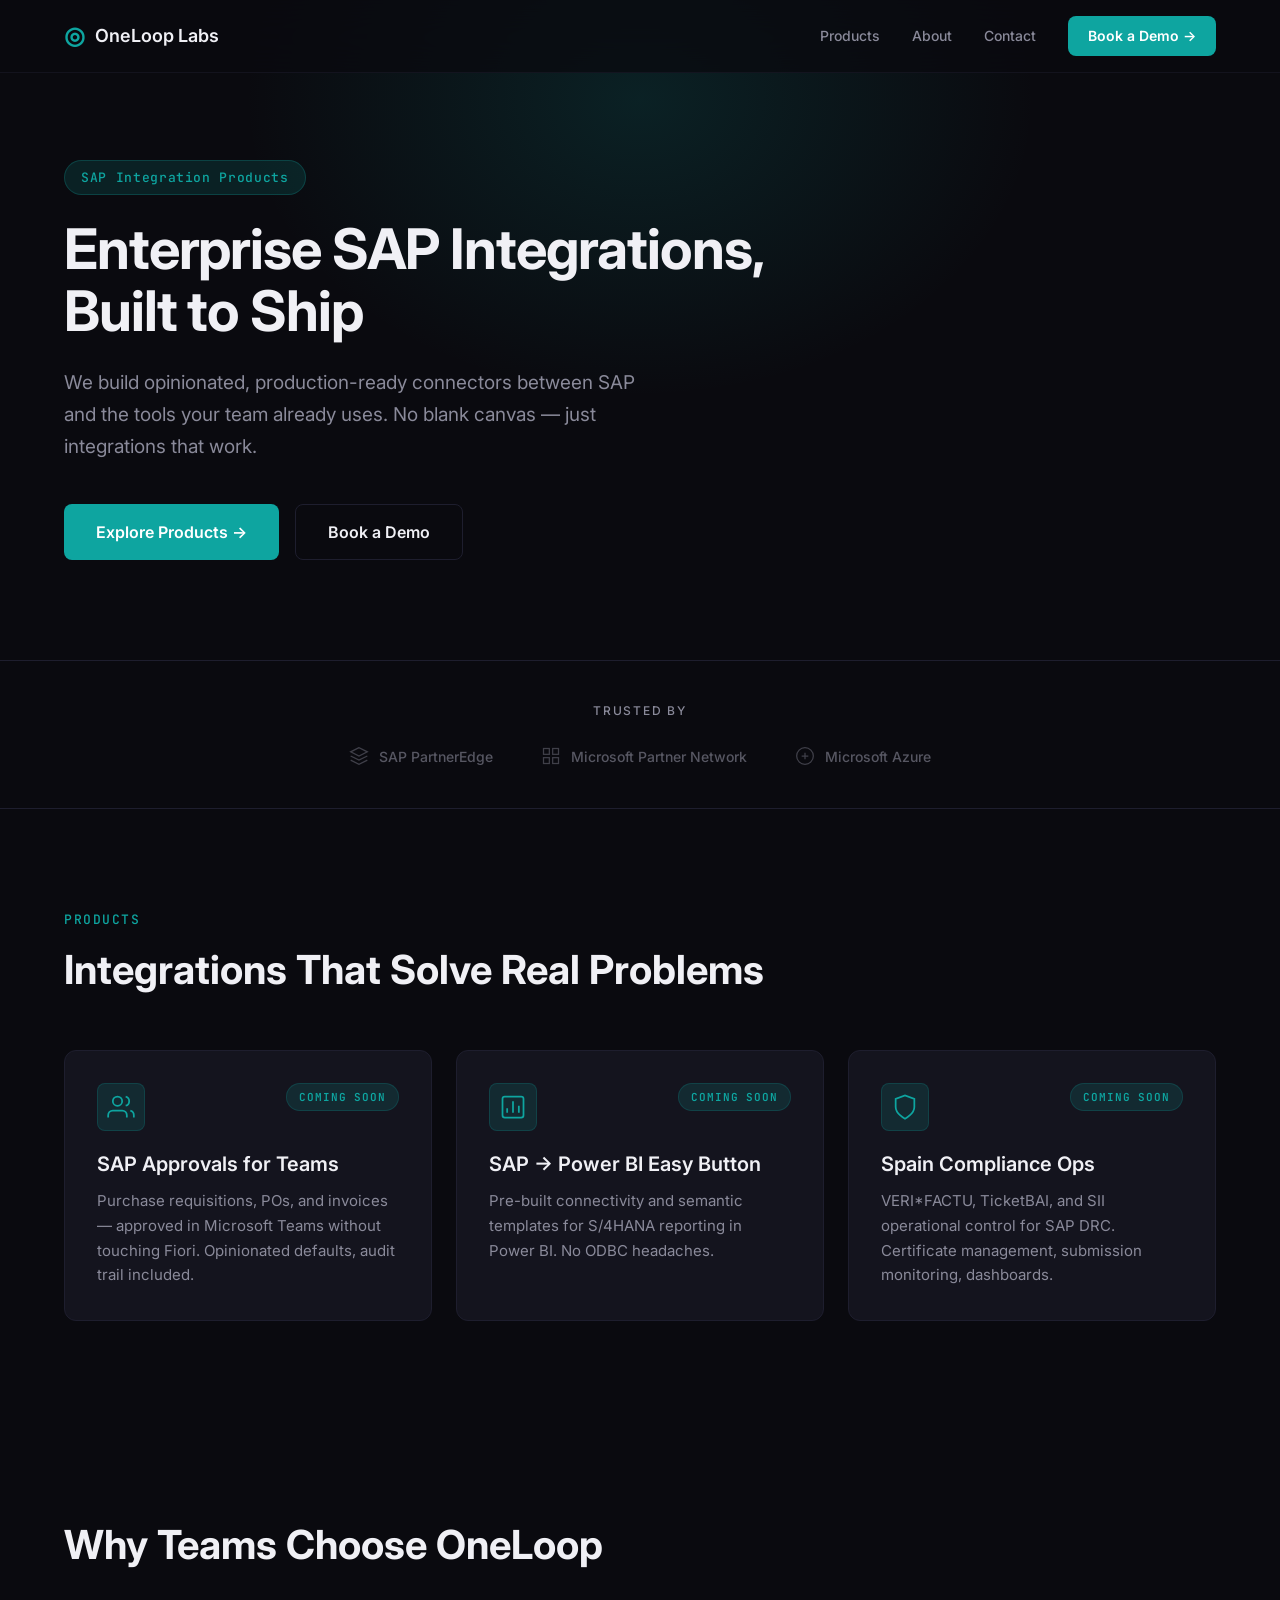
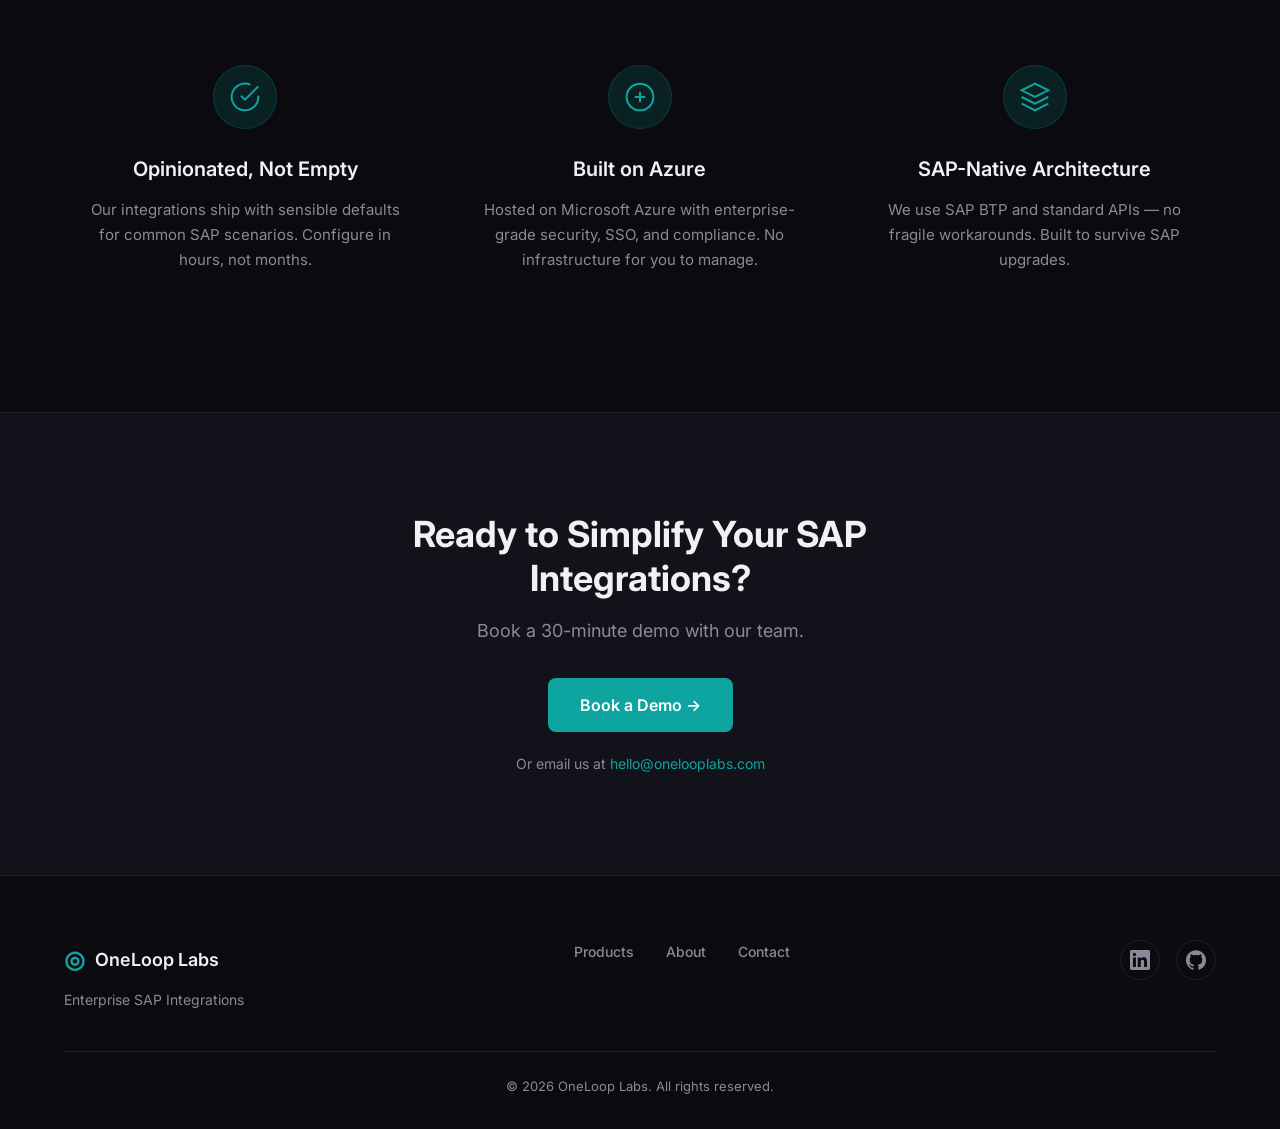
==== index.html @ 3141bc01 "Phase 1: OneLoop Labs home page — dark theme, teal accent, Flow-Mate inspired - Responsive home page" ====
<!DOCTYPE html>
<html lang="en">
<head>
  <meta charset="UTF-8">
  <meta name="viewport" content="width=device-width, initial-scale=1.0">
  <title>OneLoop Labs — Enterprise SAP Integrations, Built to Ship</title>
  <meta name="description" content="OneLoop Labs builds opinionated, production-ready connectors between SAP and the tools your team already uses. SAP Approvals for Teams, Power BI connectivity, and Spain compliance operations.">

  <!-- Open Graph -->
  <meta property="og:type" content="website">
  <meta property="og:title" content="OneLoop Labs — Enterprise SAP Integrations, Built to Ship">
  <meta property="og:description" content="Opinionated, production-ready connectors between SAP and the tools your team already uses.">
  <meta property="og:url" content="https://onelooplabs.com">
  <meta property="og:site_name" content="OneLoop Labs">
  <meta property="og:image" content="https://onelooplabs.com/assets/images/og-image.png">

  <!-- Twitter Card -->
  <meta name="twitter:card" content="summary_large_image">
  <meta name="twitter:title" content="OneLoop Labs — Enterprise SAP Integrations, Built to Ship">
  <meta name="twitter:description" content="Opinionated, production-ready connectors between SAP and the tools your team already uses.">

  <!-- Favicon (placeholder data URI) -->
  <link rel="icon" type="image/svg+xml" href="data:image/svg+xml,<svg xmlns='http://www.w3.org/2000/svg' viewBox='0 0 32 32'><circle cx='16' cy='16' r='14' fill='%230ea5a0'/><text x='16' y='21' text-anchor='middle' fill='white' font-family='sans-serif' font-size='16' font-weight='bold'>O</text></svg>">

  <!-- Fonts -->
  <link rel="preconnect" href="https://fonts.googleapis.com">
  <link rel="preconnect" href="https://fonts.gstatic.com" crossorigin>
  <link href="https://fonts.googleapis.com/css2?family=Inter:wght@400;500;600;700&family=JetBrains+Mono:wght@400;500&display=swap" rel="stylesheet">

  <!-- Styles -->
  <link rel="stylesheet" href="css/styles.css">
</head>
<body>

  <!-- ===================== NAV ===================== -->
  <nav class="nav" id="nav">
    <div class="nav__container">
      <a href="/" class="nav__logo">
        <span class="nav__logo-icon">◎</span>
        <span class="nav__logo-text">OneLoop Labs</span>
      </a>

      <button class="nav__toggle" id="navToggle" aria-label="Toggle navigation" aria-expanded="false">
        <span class="nav__toggle-bar"></span>
        <span class="nav__toggle-bar"></span>
        <span class="nav__toggle-bar"></span>
      </button>

      <div class="nav__menu" id="navMenu">
        <a href="#products" class="nav__link">Products</a>
        <a href="#about" class="nav__link">About</a>
        <a href="#contact" class="nav__link">Contact</a>
        <a href="https://calendly.com/hello-myautonomo/30min" target="_blank" rel="noopener noreferrer" class="btn btn--primary btn--sm nav__cta">Book a Demo →</a>
      </div>
    </div>
  </nav>

  <!-- ===================== HERO ===================== -->
  <section class="hero">
    <div class="hero__glow" aria-hidden="true"></div>
    <div class="container">
      <div class="hero__content">
        <span class="badge">SAP Integration Products</span>
        <h1 class="hero__title">Enterprise SAP Integrations,<br> Built to Ship</h1>
        <p class="hero__subtitle">We build opinionated, production-ready connectors between SAP and the tools your team already uses. No blank canvas — just integrations that work.</p>
        <div class="hero__actions">
          <a href="#products" class="btn btn--primary btn--lg">Explore Products →</a>
          <a href="https://calendly.com/hello-myautonomo/30min" target="_blank" rel="noopener noreferrer" class="btn btn--outline btn--lg">Book a Demo</a>
        </div>
      </div>
    </div>
  </section>

  <!-- ===================== TRUSTED BY ===================== -->
  <section class="partners">
    <div class="container">
      <span class="partners__label">Trusted By</span>
      <div class="partners__grid">
        <div class="partners__badge">
          <svg class="partners__icon" viewBox="0 0 24 24" fill="none" stroke="currentColor" stroke-width="1.5" width="20" height="20"><path d="M12 2L2 7l10 5 10-5-10-5zM2 17l10 5 10-5M2 12l10 5 10-5"/></svg>
          SAP PartnerEdge
        </div>
        <div class="partners__badge">
          <svg class="partners__icon" viewBox="0 0 24 24" fill="none" stroke="currentColor" stroke-width="1.5" width="20" height="20"><rect x="3" y="3" width="7" height="7"/><rect x="14" y="3" width="7" height="7"/><rect x="3" y="14" width="7" height="7"/><rect x="14" y="14" width="7" height="7"/></svg>
          Microsoft Partner Network
        </div>
        <div class="partners__badge">
          <svg class="partners__icon" viewBox="0 0 24 24" fill="none" stroke="currentColor" stroke-width="1.5" width="20" height="20"><path d="M2 12C2 6.48 6.48 2 12 2s10 4.48 10 10-4.48 10-10 10S2 17.52 2 12z"/><path d="M8 12h8M12 8v8"/></svg>
          Microsoft Azure
        </div>
      </div>
    </div>
  </section>

  <!-- ===================== PRODUCTS ===================== -->
  <section class="section products" id="products">
    <div class="container">
      <span class="section__label">Products</span>
      <h2 class="section__title">Integrations That Solve Real Problems</h2>

      <div class="products__grid">
        <!-- Card 1: SAP Approvals for Teams -->
        <div class="card">
          <div class="card__header">
            <div class="card__icon">
              <svg viewBox="0 0 24 24" fill="none" stroke="currentColor" stroke-width="1.5" width="28" height="28"><path d="M17 21v-2a4 4 0 0 0-4-4H5a4 4 0 0 0-4 4v2"/><circle cx="9" cy="7" r="4"/><path d="M23 21v-2a4 4 0 0 0-3-3.87"/><path d="M16 3.13a4 4 0 0 1 0 7.75"/></svg>
            </div>
            <span class="card__tag">Coming Soon</span>
          </div>
          <h3 class="card__title">SAP Approvals for Teams</h3>
          <p class="card__desc">Purchase requisitions, POs, and invoices — approved in Microsoft Teams without touching Fiori. Opinionated defaults, audit trail included.</p>
        </div>

        <!-- Card 2: SAP → Power BI Easy Button -->
        <div class="card">
          <div class="card__header">
            <div class="card__icon">
              <svg viewBox="0 0 24 24" fill="none" stroke="currentColor" stroke-width="1.5" width="28" height="28"><rect x="3" y="3" width="18" height="18" rx="2"/><path d="M7 17V13M12 17V7M17 17V11"/></svg>
            </div>
            <span class="card__tag">Coming Soon</span>
          </div>
          <h3 class="card__title">SAP → Power BI Easy Button</h3>
          <p class="card__desc">Pre-built connectivity and semantic templates for S/4HANA reporting in Power BI. No ODBC headaches.</p>
        </div>

        <!-- Card 3: Spain Compliance Ops -->
        <div class="card">
          <div class="card__header">
            <div class="card__icon">
              <svg viewBox="0 0 24 24" fill="none" stroke="currentColor" stroke-width="1.5" width="28" height="28"><path d="M12 22s8-4 8-10V5l-8-3-8 3v7c0 6 8 10 8 10z"/></svg>
            </div>
            <span class="card__tag">Coming Soon</span>
          </div>
          <h3 class="card__title">Spain Compliance Ops</h3>
          <p class="card__desc">VERI*FACTU, TicketBAI, and SII operational control for SAP DRC. Certificate management, submission monitoring, dashboards.</p>
        </div>
      </div>
    </div>
  </section>

  <!-- ===================== WHY ONELOOP ===================== -->
  <section class="section why" id="about">
    <div class="container">
      <h2 class="section__title">Why Teams Choose OneLoop</h2>

      <div class="why__grid">
        <div class="why__card">
          <div class="why__icon">
            <svg viewBox="0 0 24 24" fill="none" stroke="currentColor" stroke-width="1.5" width="32" height="32"><path d="M22 11.08V12a10 10 0 1 1-5.93-9.14"/><polyline points="22 4 12 14.01 9 11.01"/></svg>
          </div>
          <h3 class="why__title">Opinionated, Not Empty</h3>
          <p class="why__desc">Our integrations ship with sensible defaults for common SAP scenarios. Configure in hours, not months.</p>
        </div>

        <div class="why__card">
          <div class="why__icon">
            <svg viewBox="0 0 24 24" fill="none" stroke="currentColor" stroke-width="1.5" width="32" height="32"><path d="M2 12C2 6.48 6.48 2 12 2s10 4.48 10 10-4.48 10-10 10S2 17.52 2 12z"/><path d="M8 12h8M12 8v8"/></svg>
          </div>
          <h3 class="why__title">Built on Azure</h3>
          <p class="why__desc">Hosted on Microsoft Azure with enterprise-grade security, SSO, and compliance. No infrastructure for you to manage.</p>
        </div>

        <div class="why__card">
          <div class="why__icon">
            <svg viewBox="0 0 24 24" fill="none" stroke="currentColor" stroke-width="1.5" width="32" height="32"><path d="M12 2L2 7l10 5 10-5-10-5zM2 17l10 5 10-5M2 12l10 5 10-5"/></svg>
          </div>
          <h3 class="why__title">SAP-Native Architecture</h3>
          <p class="why__desc">We use SAP BTP and standard APIs — no fragile workarounds. Built to survive SAP upgrades.</p>
        </div>
      </div>
    </div>
  </section>

  <!-- ===================== CTA ===================== -->
  <section class="section cta" id="contact">
    <div class="container">
      <div class="cta__content">
        <h2 class="cta__title">Ready to Simplify Your SAP Integrations?</h2>
        <p class="cta__subtitle">Book a 30-minute demo with our team.</p>
        <a href="https://calendly.com/hello-myautonomo/30min" target="_blank" rel="noopener noreferrer" class="btn btn--primary btn--lg">Book a Demo →</a>
        <p class="cta__alt">Or email us at <a href="mailto:hello@onelooplabs.com" class="link">hello@onelooplabs.com</a></p>
      </div>
    </div>
  </section>

  <!-- ===================== FOOTER ===================== -->
  <footer class="footer">
    <div class="container">
      <div class="footer__grid">
        <div class="footer__brand">
          <a href="/" class="nav__logo">
            <span class="nav__logo-icon">◎</span>
            <span class="nav__logo-text">OneLoop Labs</span>
          </a>
          <p class="footer__tagline">Enterprise SAP Integrations</p>
        </div>

        <div class="footer__links">
          <a href="#products" class="footer__link">Products</a>
          <a href="#about" class="footer__link">About</a>
          <a href="#contact" class="footer__link">Contact</a>
        </div>

        <div class="footer__social">
          <a href="https://linkedin.com/company/onelooplabs" target="_blank" rel="noopener noreferrer" class="footer__social-link" aria-label="LinkedIn">
            <svg viewBox="0 0 24 24" fill="currentColor" width="20" height="20"><path d="M20.447 20.452h-3.554v-5.569c0-1.328-.027-3.037-1.852-3.037-1.853 0-2.136 1.445-2.136 2.939v5.667H9.351V9h3.414v1.561h.046c.477-.9 1.637-1.85 3.37-1.85 3.601 0 4.267 2.37 4.267 5.455v6.286zM5.337 7.433a2.062 2.062 0 0 1-2.063-2.065 2.064 2.064 0 1 1 2.063 2.065zm1.782 13.019H3.555V9h3.564v11.452zM22.225 0H1.771C.792 0 0 .774 0 1.729v20.542C0 23.227.792 24 1.771 24h20.451C23.2 24 24 23.227 24 22.271V1.729C24 .774 23.2 0 22.222 0h.003z"/></svg>
          </a>
          <a href="https://github.com/onelooplabs-dev" target="_blank" rel="noopener noreferrer" class="footer__social-link" aria-label="GitHub">
            <svg viewBox="0 0 24 24" fill="currentColor" width="20" height="20"><path d="M12 .297c-6.63 0-12 5.373-12 12 0 5.303 3.438 9.8 8.205 11.385.6.113.82-.258.82-.577 0-.285-.01-1.04-.015-2.04-3.338.724-4.042-1.61-4.042-1.61C4.422 18.07 3.633 17.7 3.633 17.7c-1.087-.744.084-.729.084-.729 1.205.084 1.838 1.236 1.838 1.236 1.07 1.835 2.809 1.305 3.495.998.108-.776.417-1.305.76-1.605-2.665-.3-5.466-1.332-5.466-5.93 0-1.31.465-2.38 1.235-3.22-.135-.303-.54-1.523.105-3.176 0 0 1.005-.322 3.3 1.23.96-.267 1.98-.399 3-.405 1.02.006 2.04.138 3 .405 2.28-1.552 3.285-1.23 3.285-1.23.645 1.653.24 2.873.12 3.176.765.84 1.23 1.91 1.23 3.22 0 4.61-2.805 5.625-5.475 5.92.42.36.81 1.096.81 2.22 0 1.606-.015 2.896-.015 3.286 0 .315.21.69.825.57C20.565 22.092 24 17.592 24 12.297c0-6.627-5.373-12-12-12"/></svg>
          </a>
        </div>
      </div>

      <div class="footer__bottom">
        <p>&copy; 2026 OneLoop Labs. All rights reserved.</p>
      </div>
    </div>
  </footer>

  <script src="js/main.js"></script>
</body>
</html>
---- css/styles.css ----
/* ======================================================
   OneLoop Labs — Design System + Styles
   Dark theme, teal accent, enterprise premium feel
   ====================================================== */

/* === CSS Custom Properties === */
:root {
  --bg: #0a0a0f;
  --bg-elevated: #12121a;
  --bg-subtle: #1a1a26;
  --text: #f0f0f5;
  --text-muted: #8a8a9a;
  --accent: #0ea5a0;
  --accent-hover: #14c4be;
  --accent-glow: rgba(14, 165, 160, 0.15);
  --border: #1e1e2e;
  --success: #22c55e;
  --card: #14141e;

  --font-body: 'Inter', -apple-system, BlinkMacSystemFont, 'Segoe UI', sans-serif;
  --font-mono: 'JetBrains Mono', 'Fira Code', monospace;

  --radius: 12px;
  --radius-sm: 8px;
  --radius-lg: 16px;

  --transition: 0.25s ease;
  --max-width: 1200px;
}

/* === Reset === */
*,
*::before,
*::after {
  margin: 0;
  padding: 0;
  box-sizing: border-box;
}

html {
  scroll-behavior: smooth;
  -webkit-text-size-adjust: 100%;
}

body {
  font-family: var(--font-body);
  font-size: 16px;
  line-height: 1.65;
  color: var(--text);
  background-color: var(--bg);
  -webkit-font-smoothing: antialiased;
  -moz-osx-font-smoothing: grayscale;
  overflow-x: hidden;
}

a {
  color: inherit;
  text-decoration: none;
}

img {
  max-width: 100%;
  display: block;
}

/* === Utilities === */
.container {
  max-width: var(--max-width);
  margin: 0 auto;
  padding: 0 24px;
}

.link {
  color: var(--accent);
  transition: color var(--transition);
}

.link:hover {
  color: var(--accent-hover);
}

/* === Badge === */
.badge {
  display: inline-block;
  padding: 6px 16px;
  font-size: 13px;
  font-weight: 500;
  letter-spacing: 0.05em;
  color: var(--accent);
  background: var(--accent-glow);
  border: 1px solid rgba(14, 165, 160, 0.25);
  border-radius: 100px;
  font-family: var(--font-mono);
}

/* === Buttons === */
.btn {
  display: inline-flex;
  align-items: center;
  justify-content: center;
  gap: 8px;
  font-family: var(--font-body);
  font-weight: 600;
  font-size: 15px;
  border: none;
  border-radius: var(--radius-sm);
  cursor: pointer;
  transition: all var(--transition);
  white-space: nowrap;
}

.btn--primary {
  background: var(--accent);
  color: #fff;
  padding: 12px 28px;
}

.btn--primary:hover {
  background: var(--accent-hover);
  box-shadow: 0 0 24px var(--accent-glow), 0 4px 16px rgba(14, 165, 160, 0.2);
  transform: translateY(-1px);
}

.btn--outline {
  background: transparent;
  color: var(--text);
  border: 1px solid var(--border);
  padding: 12px 28px;
}

.btn--outline:hover {
  border-color: var(--accent);
  color: var(--accent);
  background: var(--accent-glow);
}

.btn--sm {
  padding: 8px 20px;
  font-size: 14px;
}

.btn--lg {
  padding: 14px 32px;
  font-size: 16px;
}

/* === Section === */
.section {
  padding: 100px 0;
}

.section__label {
  display: block;
  font-size: 13px;
  font-weight: 500;
  letter-spacing: 0.12em;
  text-transform: uppercase;
  color: var(--accent);
  margin-bottom: 16px;
  font-family: var(--font-mono);
}

.section__title {
  font-size: 40px;
  font-weight: 700;
  line-height: 1.2;
  margin-bottom: 56px;
  color: var(--text);
}

/* === NAV === */
.nav {
  position: fixed;
  top: 0;
  left: 0;
  right: 0;
  z-index: 1000;
  background: rgba(10, 10, 15, 0.75);
  backdrop-filter: blur(20px);
  -webkit-backdrop-filter: blur(20px);
  border-bottom: 1px solid rgba(30, 30, 46, 0.5);
  transition: background var(--transition);
}

.nav__container {
  max-width: var(--max-width);
  margin: 0 auto;
  padding: 0 24px;
  height: 72px;
  display: flex;
  align-items: center;
  justify-content: space-between;
}

.nav__logo {
  display: flex;
  align-items: center;
  gap: 10px;
  font-weight: 600;
  font-size: 18px;
  color: var(--text);
}

.nav__logo-icon {
  color: var(--accent);
  font-size: 24px;
}

.nav__menu {
  display: flex;
  align-items: center;
  gap: 32px;
}

.nav__link {
  font-size: 14px;
  font-weight: 500;
  color: var(--text-muted);
  transition: color var(--transition);
}

.nav__link:hover {
  color: var(--text);
}

.nav__toggle {
  display: none;
  flex-direction: column;
  gap: 5px;
  background: none;
  border: none;
  cursor: pointer;
  padding: 4px;
}

.nav__toggle-bar {
  display: block;
  width: 24px;
  height: 2px;
  background: var(--text);
  border-radius: 2px;
  transition: all var(--transition);
}

/* === HERO === */
.hero {
  position: relative;
  padding: 160px 0 100px;
  overflow: hidden;
}

.hero__glow {
  position: absolute;
  top: -200px;
  left: 50%;
  transform: translateX(-50%);
  width: 800px;
  height: 600px;
  background: radial-gradient(ellipse at center, var(--accent-glow) 0%, transparent 70%);
  pointer-events: none;
  z-index: 0;
}

.hero__content {
  position: relative;
  z-index: 1;
  max-width: 760px;
}

.hero__title {
  font-size: 56px;
  font-weight: 700;
  line-height: 1.1;
  margin: 24px 0;
  letter-spacing: -0.02em;
  color: var(--text);
}

.hero__subtitle {
  font-size: 19px;
  line-height: 1.7;
  color: var(--text-muted);
  margin-bottom: 40px;
  max-width: 600px;
}

.hero__actions {
  display: flex;
  gap: 16px;
  flex-wrap: wrap;
}

/* === PARTNERS === */
.partners {
  padding: 40px 0;
  border-top: 1px solid var(--border);
  border-bottom: 1px solid var(--border);
}

.partners__label {
  display: block;
  text-align: center;
  font-size: 12px;
  font-weight: 500;
  letter-spacing: 0.15em;
  text-transform: uppercase;
  color: var(--text-muted);
  margin-bottom: 24px;
}

.partners__grid {
  display: flex;
  justify-content: center;
  align-items: center;
  gap: 48px;
  flex-wrap: wrap;
}

.partners__badge {
  display: flex;
  align-items: center;
  gap: 10px;
  font-size: 14px;
  font-weight: 500;
  color: var(--text-muted);
  opacity: 0.6;
  transition: opacity var(--transition);
}

.partners__badge:hover {
  opacity: 1;
}

.partners__icon {
  flex-shrink: 0;
  opacity: 0.7;
}

/* === PRODUCT CARDS === */
.products__grid {
  display: grid;
  grid-template-columns: repeat(3, 1fr);
  gap: 24px;
}

.card {
  background: var(--card);
  border: 1px solid var(--border);
  border-radius: var(--radius);
  padding: 32px;
  transition: all var(--transition);
  position: relative;
}

.card:hover {
  border-color: rgba(14, 165, 160, 0.4);
  box-shadow: 0 0 32px var(--accent-glow), 0 8px 32px rgba(0, 0, 0, 0.3);
  transform: translateY(-4px);
}

.card__header {
  display: flex;
  align-items: flex-start;
  justify-content: space-between;
  margin-bottom: 20px;
}

.card__icon {
  width: 48px;
  height: 48px;
  display: flex;
  align-items: center;
  justify-content: center;
  background: var(--accent-glow);
  border: 1px solid rgba(14, 165, 160, 0.2);
  border-radius: var(--radius-sm);
  color: var(--accent);
}

.card__tag {
  font-size: 11px;
  font-weight: 600;
  letter-spacing: 0.08em;
  text-transform: uppercase;
  color: var(--accent);
  background: var(--accent-glow);
  padding: 4px 12px;
  border-radius: 100px;
  border: 1px solid rgba(14, 165, 160, 0.2);
  font-family: var(--font-mono);
}

.card__title {
  font-size: 20px;
  font-weight: 600;
  margin-bottom: 12px;
  line-height: 1.3;
}

.card__desc {
  font-size: 15px;
  line-height: 1.65;
  color: var(--text-muted);
}

/* === WHY SECTION === */
.why__grid {
  display: grid;
  grid-template-columns: repeat(3, 1fr);
  gap: 32px;
}

.why__card {
  text-align: center;
  padding: 40px 24px;
}

.why__icon {
  display: inline-flex;
  align-items: center;
  justify-content: center;
  width: 64px;
  height: 64px;
  background: var(--accent-glow);
  border: 1px solid rgba(14, 165, 160, 0.2);
  border-radius: 50%;
  color: var(--accent);
  margin-bottom: 24px;
}

.why__title {
  font-size: 20px;
  font-weight: 600;
  margin-bottom: 12px;
}

.why__desc {
  font-size: 15px;
  line-height: 1.65;
  color: var(--text-muted);
}

/* === CTA SECTION === */
.cta {
  text-align: center;
  background: var(--bg-elevated);
  border-top: 1px solid var(--border);
  border-bottom: 1px solid var(--border);
}

.cta__content {
  max-width: 600px;
  margin: 0 auto;
}

.cta__title {
  font-size: 36px;
  font-weight: 700;
  line-height: 1.2;
  margin-bottom: 16px;
}

.cta__subtitle {
  font-size: 18px;
  color: var(--text-muted);
  margin-bottom: 32px;
}

.cta__alt {
  margin-top: 20px;
  font-size: 14px;
  color: var(--text-muted);
}

/* === FOOTER === */
.footer {
  padding: 64px 0 32px;
}

.footer__grid {
  display: flex;
  align-items: flex-start;
  justify-content: space-between;
  padding-bottom: 40px;
  border-bottom: 1px solid var(--border);
  flex-wrap: wrap;
  gap: 32px;
}

.footer__tagline {
  font-size: 14px;
  color: var(--text-muted);
  margin-top: 8px;
}

.footer__links {
  display: flex;
  gap: 32px;
  align-items: center;
}

.footer__link {
  font-size: 14px;
  font-weight: 500;
  color: var(--text-muted);
  transition: color var(--transition);
}

.footer__link:hover {
  color: var(--text);
}

.footer__social {
  display: flex;
  gap: 16px;
  align-items: center;
}

.footer__social-link {
  display: flex;
  align-items: center;
  justify-content: center;
  width: 40px;
  height: 40px;
  border-radius: 50%;
  color: var(--text-muted);
  border: 1px solid var(--border);
  transition: all var(--transition);
}

.footer__social-link:hover {
  color: var(--accent);
  border-color: var(--accent);
  background: var(--accent-glow);
}

.footer__bottom {
  padding-top: 24px;
  text-align: center;
  font-size: 13px;
  color: var(--text-muted);
}

/* ======================================================
   RESPONSIVE — Breakpoints: 1200px, 900px, 640px
   ====================================================== */

@media (max-width: 1200px) {
  .hero__title {
    font-size: 48px;
  }

  .section__title {
    font-size: 36px;
  }
}

@media (max-width: 900px) {
  .products__grid {
    grid-template-columns: repeat(2, 1fr);
  }

  .why__grid {
    grid-template-columns: repeat(2, 1fr);
  }

  .hero__title {
    font-size: 40px;
  }

  .hero {
    padding: 140px 0 80px;
  }

  .section {
    padding: 80px 0;
  }

  .section__title {
    font-size: 32px;
    margin-bottom: 40px;
  }

  .partners__grid {
    gap: 32px;
  }
}

@media (max-width: 640px) {
  /* Mobile nav */
  .nav__toggle {
    display: flex;
  }

  .nav__menu {
    position: fixed;
    top: 72px;
    left: 0;
    right: 0;
    bottom: 0;
    flex-direction: column;
    background: rgba(10, 10, 15, 0.97);
    backdrop-filter: blur(20px);
    -webkit-backdrop-filter: blur(20px);
    padding: 40px 24px;
    gap: 24px;
    align-items: flex-start;
    transform: translateX(100%);
    transition: transform 0.3s ease;
  }

  .nav__menu.is-open {
    transform: translateX(0);
  }

  .nav__link {
    font-size: 18px;
  }

  .nav__cta {
    width: 100%;
    justify-content: center;
    margin-top: 16px;
  }

  /* Mobile hamburger animation */
  .nav__toggle.is-active .nav__toggle-bar:nth-child(1) {
    transform: rotate(45deg) translate(5px, 5px);
  }

  .nav__toggle.is-active .nav__toggle-bar:nth-child(2) {
    opacity: 0;
  }

  .nav__toggle.is-active .nav__toggle-bar:nth-child(3) {
    transform: rotate(-45deg) translate(5px, -5px);
  }

  /* Hero mobile */
  .hero {
    padding: 120px 0 64px;
  }

  .hero__title {
    font-size: 32px;
  }

  .hero__subtitle {
    font-size: 16px;
  }

  .hero__actions {
    flex-direction: column;
  }

  .hero__actions .btn {
    width: 100%;
    justify-content: center;
  }

  .hero__glow {
    width: 400px;
    height: 400px;
    top: -100px;
  }

  /* Cards mobile */
  .products__grid {
    grid-template-columns: 1fr;
  }

  .why__grid {
    grid-template-columns: 1fr;
  }

  .why__card {
    padding: 32px 16px;
  }

  /* Partners mobile */
  .partners__grid {
    flex-direction: column;
    gap: 20px;
  }

  /* Section mobile */
  .section {
    padding: 64px 0;
  }

  .section__title {
    font-size: 28px;
    margin-bottom: 32px;
  }

  /* CTA mobile */
  .cta__title {
    font-size: 28px;
  }

  /* Footer mobile */
  .footer__grid {
    flex-direction: column;
    align-items: center;
    text-align: center;
  }

  .footer__links {
    flex-direction: column;
    gap: 16px;
  }
}

/* === Scroll padding for anchor links (accounts for sticky nav) === */
html {
  scroll-padding-top: 88px;
}

/* === Selection color === */
::selection {
  background: rgba(14, 165, 160, 0.3);
  color: var(--text);
}
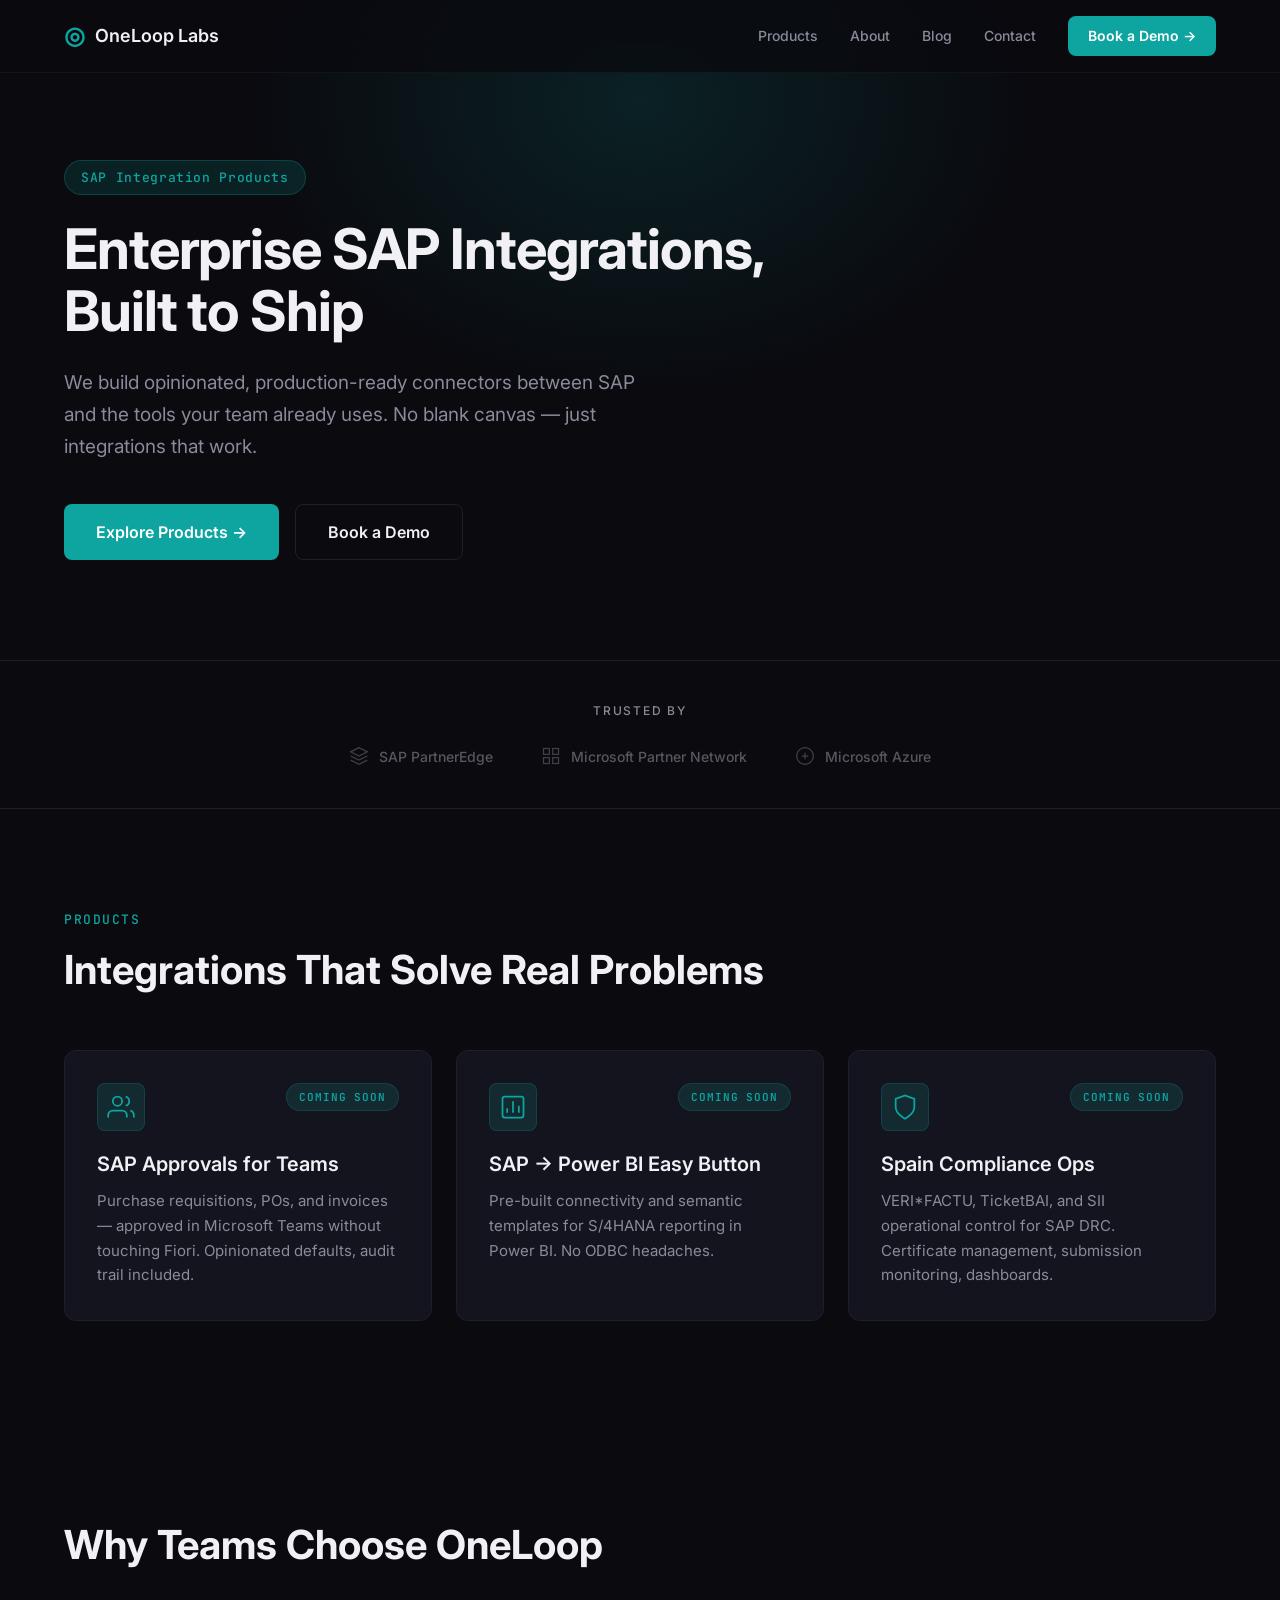
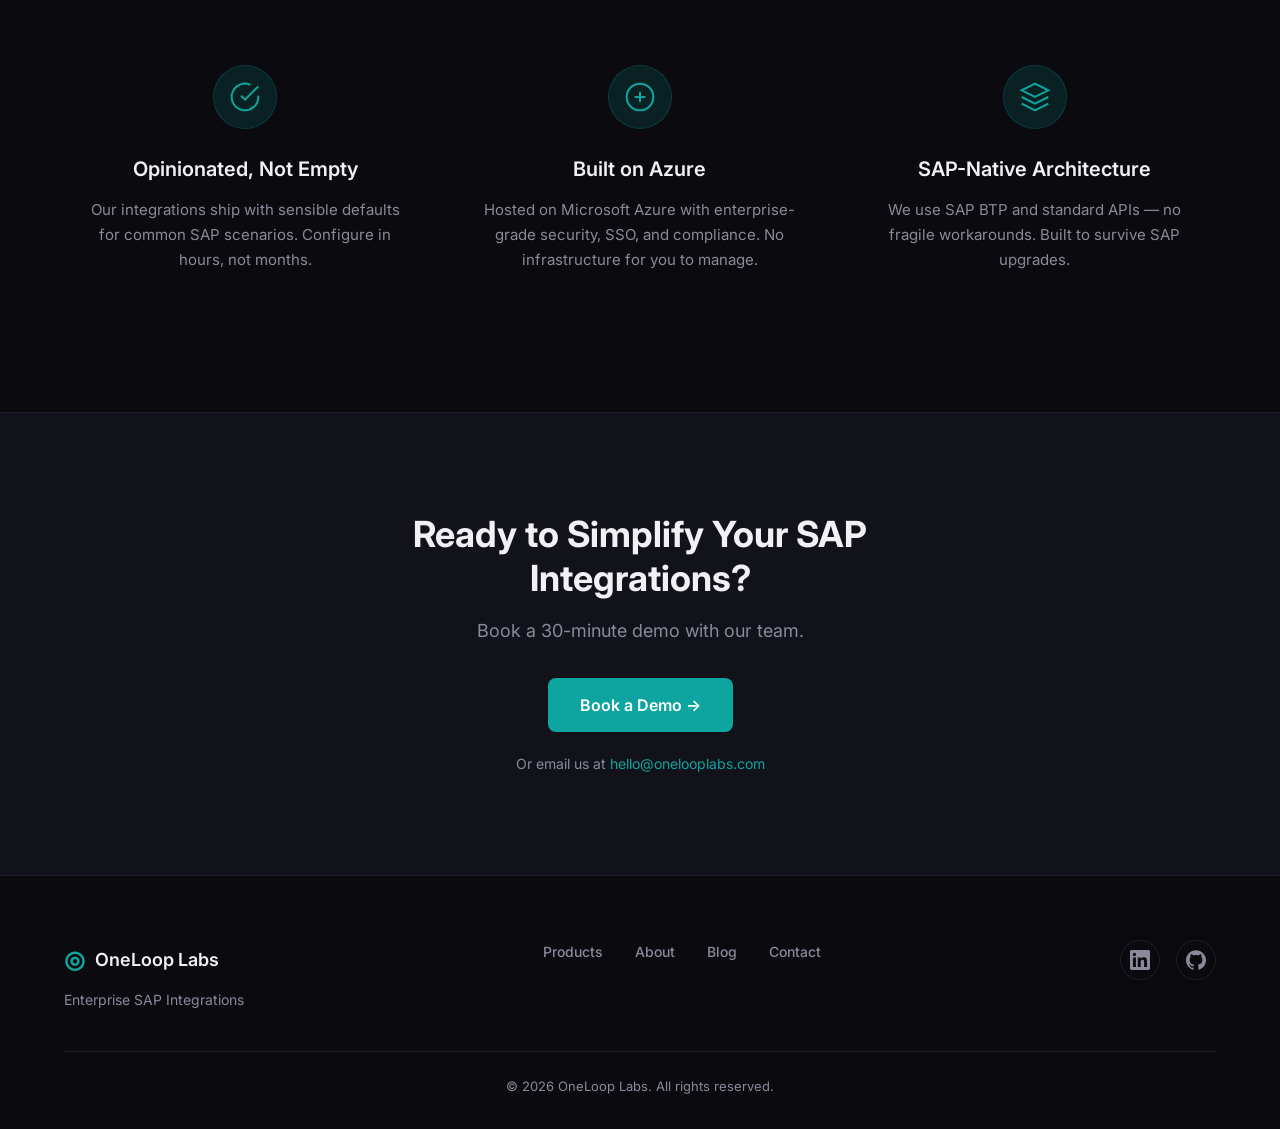
==== commit 4848f9ef: "feat: Add Phases 2-4 — Product page, Contact, About, Blog, SEO Phase 2: Product Page + Contact Flow " ====
--- a/index.html
+++ b/index.html
@@ -27,8 +27,39 @@
   <link rel="preconnect" href="https://fonts.gstatic.com" crossorigin>
   <link href="https://fonts.googleapis.com/css2?family=Inter:wght@400;500;600;700&family=JetBrains+Mono:wght@400;500&display=swap" rel="stylesheet">
 
+  <!-- Canonical -->
+  <link rel="canonical" href="https://onelooplabs.com/">
+
+  <!-- RSS -->
+  <link rel="alternate" type="application/rss+xml" title="OneLoop Labs Blog" href="/blog/rss.xml">
+
   <!-- Styles -->
   <link rel="stylesheet" href="css/styles.css">
+
+  <!-- Structured Data: Organization -->
+  <script type="application/ld+json">
+  {
+    "@context": "https://schema.org",
+    "@type": "Organization",
+    "name": "OneLoop Labs",
+    "url": "https://onelooplabs.com",
+    "logo": "https://onelooplabs.com/assets/images/og-image.png",
+    "description": "OneLoop Labs builds opinionated, production-ready connectors between SAP and the tools your team already uses.",
+    "foundingDate": "2026",
+    "sameAs": [
+      "https://linkedin.com/company/onelooplabs",
+      "https://github.com/onelooplabs-dev"
+    ],
+    "contactPoint": {
+      "@type": "ContactPoint",
+      "email": "hello@onelooplabs.com",
+      "contactType": "sales"
+    }
+  }
+  </script>
+
+  <!-- Plausible Analytics -->
+  <script defer data-domain="onelooplabs.com" src="https://plausible.io/js/script.js"></script>
 </head>
 <body>
 
@@ -48,9 +79,10 @@
 
       <div class="nav__menu" id="navMenu">
         <a href="#products" class="nav__link">Products</a>
-        <a href="#about" class="nav__link">About</a>
-        <a href="#contact" class="nav__link">Contact</a>
-        <a href="https://calendly.com/hello-myautonomo/30min" target="_blank" rel="noopener noreferrer" class="btn btn--primary btn--sm nav__cta">Book a Demo →</a>
+        <a href="/about" class="nav__link">About</a>
+        <a href="/blog" class="nav__link">Blog</a>
+        <a href="/contact" class="nav__link">Contact</a>
+        <a href="/contact" class="btn btn--primary btn--sm nav__cta">Book a Demo →</a>
       </div>
     </div>
   </nav>
@@ -65,7 +97,7 @@
         <p class="hero__subtitle">We build opinionated, production-ready connectors between SAP and the tools your team already uses. No blank canvas — just integrations that work.</p>
         <div class="hero__actions">
           <a href="#products" class="btn btn--primary btn--lg">Explore Products →</a>
-          <a href="https://calendly.com/hello-myautonomo/30min" target="_blank" rel="noopener noreferrer" class="btn btn--outline btn--lg">Book a Demo</a>
+          <a href="/contact" class="btn btn--outline btn--lg">Book a Demo</a>
         </div>
       </div>
     </div>
@@ -177,7 +209,7 @@
       <div class="cta__content">
         <h2 class="cta__title">Ready to Simplify Your SAP Integrations?</h2>
         <p class="cta__subtitle">Book a 30-minute demo with our team.</p>
-        <a href="https://calendly.com/hello-myautonomo/30min" target="_blank" rel="noopener noreferrer" class="btn btn--primary btn--lg">Book a Demo →</a>
+        <a href="/contact" class="btn btn--primary btn--lg">Book a Demo →</a>
         <p class="cta__alt">Or email us at <a href="mailto:hello@onelooplabs.com" class="link">hello@onelooplabs.com</a></p>
       </div>
     </div>
@@ -197,8 +229,9 @@
 
         <div class="footer__links">
           <a href="#products" class="footer__link">Products</a>
-          <a href="#about" class="footer__link">About</a>
-          <a href="#contact" class="footer__link">Contact</a>
+          <a href="/about" class="footer__link">About</a>
+          <a href="/blog" class="footer__link">Blog</a>
+          <a href="/contact" class="footer__link">Contact</a>
         </div>
 
         <div class="footer__social">
--- a/css/styles.css
+++ b/css/styles.css
@@ -721,3 +721,1004 @@
   background: rgba(14, 165, 160, 0.3);
   color: var(--text);
 }
+
+/* ======================================================
+   PHASE 2-4 STYLES — Product, Contact, About, Blog
+   ====================================================== */
+
+/* === Narrow container for blog posts === */
+.container--narrow {
+  max-width: 720px;
+  margin: 0 auto;
+  padding: 0 24px;
+}
+
+/* === PRODUCT HERO === */
+.product-hero__layout {
+  display: grid;
+  grid-template-columns: 1fr 1fr;
+  gap: 64px;
+  align-items: center;
+}
+
+.product-hero__content {
+  position: relative;
+  z-index: 1;
+}
+
+.product-hero__mockup {
+  position: relative;
+  z-index: 1;
+  display: flex;
+  justify-content: center;
+}
+
+/* Mockup Card (Teams Adaptive Card preview) */
+.mockup-card {
+  background: var(--bg-elevated);
+  border: 1px solid var(--border);
+  border-radius: var(--radius);
+  width: 100%;
+  max-width: 360px;
+  overflow: hidden;
+  box-shadow: 0 16px 48px rgba(0, 0, 0, 0.4), 0 0 32px var(--accent-glow);
+}
+
+.mockup-card__header {
+  display: flex;
+  align-items: center;
+  gap: 10px;
+  padding: 16px 20px;
+  background: var(--bg-subtle);
+  border-bottom: 1px solid var(--border);
+  font-size: 14px;
+  font-weight: 500;
+  color: var(--text-muted);
+}
+
+.mockup-card__body {
+  padding: 20px;
+}
+
+.mockup-card__label {
+  font-size: 12px;
+  font-weight: 500;
+  text-transform: uppercase;
+  letter-spacing: 0.08em;
+  color: var(--text-muted);
+  margin-bottom: 4px;
+  font-family: var(--font-mono);
+}
+
+.mockup-card__value {
+  font-size: 20px;
+  font-weight: 600;
+  color: var(--text);
+  margin-bottom: 16px;
+}
+
+.mockup-card__row {
+  display: flex;
+  justify-content: space-between;
+  align-items: center;
+  padding: 8px 0;
+  border-top: 1px solid var(--border);
+  font-size: 14px;
+  color: var(--text);
+}
+
+.mockup-card__field {
+  color: var(--text-muted);
+}
+
+.mockup-card__actions {
+  display: flex;
+  gap: 12px;
+  margin-top: 20px;
+}
+
+.mockup-btn {
+  flex: 1;
+  padding: 10px 16px;
+  border: none;
+  border-radius: var(--radius-sm);
+  font-size: 14px;
+  font-weight: 600;
+  cursor: pointer;
+  font-family: var(--font-body);
+}
+
+.mockup-btn--approve {
+  background: var(--success);
+  color: #fff;
+}
+
+.mockup-btn--reject {
+  background: rgba(239, 68, 68, 0.15);
+  color: #ef4444;
+  border: 1px solid rgba(239, 68, 68, 0.3);
+}
+
+/* === PROBLEM SECTION === */
+.problem__grid {
+  display: grid;
+  grid-template-columns: repeat(2, 1fr);
+  gap: 24px;
+}
+
+.problem__card {
+  background: var(--card);
+  border: 1px solid var(--border);
+  border-radius: var(--radius);
+  padding: 32px;
+}
+
+.problem__icon {
+  width: 48px;
+  height: 48px;
+  display: flex;
+  align-items: center;
+  justify-content: center;
+  background: rgba(239, 68, 68, 0.1);
+  border: 1px solid rgba(239, 68, 68, 0.2);
+  border-radius: var(--radius-sm);
+  color: #ef4444;
+  margin-bottom: 20px;
+}
+
+.problem__title {
+  font-size: 18px;
+  font-weight: 600;
+  margin-bottom: 8px;
+}
+
+.problem__desc {
+  font-size: 15px;
+  line-height: 1.65;
+  color: var(--text-muted);
+}
+
+/* === HOW IT WORKS / STEPS === */
+.steps {
+  max-width: 700px;
+  margin: 0 auto;
+}
+
+.step {
+  display: flex;
+  gap: 24px;
+  align-items: flex-start;
+  padding: 32px 0;
+  border-bottom: 1px solid var(--border);
+}
+
+.step:last-child {
+  border-bottom: none;
+}
+
+.step__number {
+  width: 48px;
+  height: 48px;
+  min-width: 48px;
+  display: flex;
+  align-items: center;
+  justify-content: center;
+  background: var(--accent);
+  color: #fff;
+  font-size: 20px;
+  font-weight: 700;
+  border-radius: 50%;
+}
+
+.step__title {
+  font-size: 20px;
+  font-weight: 600;
+  margin-bottom: 8px;
+}
+
+.step__desc {
+  font-size: 15px;
+  line-height: 1.65;
+  color: var(--text-muted);
+}
+
+/* === FEATURES GRID === */
+.features__grid {
+  display: grid;
+  grid-template-columns: repeat(3, 1fr);
+  gap: 24px;
+}
+
+.feature {
+  background: var(--card);
+  border: 1px solid var(--border);
+  border-radius: var(--radius);
+  padding: 28px;
+  transition: all var(--transition);
+}
+
+.feature:hover {
+  border-color: rgba(14, 165, 160, 0.3);
+  transform: translateY(-2px);
+}
+
+.feature__icon {
+  width: 40px;
+  height: 40px;
+  display: flex;
+  align-items: center;
+  justify-content: center;
+  color: var(--accent);
+  margin-bottom: 16px;
+}
+
+.feature__title {
+  font-size: 16px;
+  font-weight: 600;
+  margin-bottom: 8px;
+}
+
+.feature__desc {
+  font-size: 14px;
+  line-height: 1.6;
+  color: var(--text-muted);
+}
+
+/* === ARCHITECTURE DIAGRAM === */
+.arch-diagram {
+  display: flex;
+  align-items: center;
+  justify-content: center;
+  gap: 16px;
+  padding: 48px 24px;
+  background: var(--card);
+  border: 1px solid var(--border);
+  border-radius: var(--radius-lg);
+  flex-wrap: wrap;
+}
+
+.arch-node {
+  display: flex;
+  flex-direction: column;
+  align-items: center;
+  gap: 8px;
+  padding: 24px 32px;
+  text-align: center;
+}
+
+.arch-node__icon {
+  width: 64px;
+  height: 64px;
+  display: flex;
+  align-items: center;
+  justify-content: center;
+  background: var(--bg-subtle);
+  border: 1px solid var(--border);
+  border-radius: var(--radius);
+  color: var(--text-muted);
+}
+
+.arch-node__icon--accent {
+  background: var(--accent-glow);
+  border-color: rgba(14, 165, 160, 0.3);
+  color: var(--accent);
+}
+
+.arch-node__label {
+  font-size: 16px;
+  font-weight: 600;
+}
+
+.arch-node__sub {
+  font-size: 13px;
+  color: var(--text-muted);
+  font-family: var(--font-mono);
+}
+
+.arch-arrow {
+  display: flex;
+  flex-direction: column;
+  align-items: center;
+  gap: 4px;
+}
+
+.arch-arrow__label {
+  font-size: 11px;
+  font-weight: 500;
+  color: var(--accent);
+  font-family: var(--font-mono);
+  letter-spacing: 0.05em;
+}
+
+.arch-note {
+  text-align: center;
+  font-size: 14px;
+  color: var(--text-muted);
+  margin-top: 24px;
+  font-style: italic;
+}
+
+/* === PRICING === */
+.pricing__grid {
+  display: grid;
+  grid-template-columns: repeat(3, 1fr);
+  gap: 24px;
+  align-items: stretch;
+}
+
+.pricing__card {
+  background: var(--card);
+  border: 1px solid var(--border);
+  border-radius: var(--radius);
+  padding: 40px 32px;
+  display: flex;
+  flex-direction: column;
+  position: relative;
+  transition: all var(--transition);
+}
+
+.pricing__card:hover {
+  transform: translateY(-4px);
+  box-shadow: 0 8px 32px rgba(0, 0, 0, 0.3);
+}
+
+.pricing__card--popular {
+  border-color: var(--accent);
+  box-shadow: 0 0 24px var(--accent-glow);
+}
+
+.pricing__popular-tag {
+  position: absolute;
+  top: -12px;
+  left: 50%;
+  transform: translateX(-50%);
+  background: var(--accent);
+  color: #fff;
+  font-size: 12px;
+  font-weight: 600;
+  padding: 4px 16px;
+  border-radius: 100px;
+  white-space: nowrap;
+}
+
+.pricing__tier {
+  font-size: 14px;
+  font-weight: 600;
+  text-transform: uppercase;
+  letter-spacing: 0.1em;
+  color: var(--accent);
+  margin-bottom: 12px;
+  font-family: var(--font-mono);
+}
+
+.pricing__price {
+  margin-bottom: 16px;
+}
+
+.pricing__amount {
+  font-size: 40px;
+  font-weight: 700;
+  color: var(--text);
+}
+
+.pricing__period {
+  font-size: 16px;
+  color: var(--text-muted);
+}
+
+.pricing__desc {
+  font-size: 15px;
+  color: var(--text-muted);
+  margin-bottom: 24px;
+  line-height: 1.6;
+}
+
+.pricing__features {
+  list-style: none;
+  margin-bottom: 32px;
+  flex-grow: 1;
+}
+
+.pricing__features li {
+  padding: 8px 0;
+  font-size: 14px;
+  color: var(--text);
+  border-bottom: 1px solid var(--border);
+  padding-left: 24px;
+  position: relative;
+}
+
+.pricing__features li::before {
+  content: '✓';
+  position: absolute;
+  left: 0;
+  color: var(--accent);
+  font-weight: 600;
+}
+
+.pricing__cta {
+  width: 100%;
+  text-align: center;
+}
+
+/* === FAQ ACCORDION === */
+.faq__list {
+  max-width: 760px;
+  margin: 0 auto;
+}
+
+.faq__item {
+  border-bottom: 1px solid var(--border);
+}
+
+.faq__question {
+  width: 100%;
+  display: flex;
+  align-items: center;
+  justify-content: space-between;
+  gap: 16px;
+  padding: 24px 0;
+  background: none;
+  border: none;
+  color: var(--text);
+  font-size: 17px;
+  font-weight: 600;
+  font-family: var(--font-body);
+  cursor: pointer;
+  text-align: left;
+  transition: color var(--transition);
+}
+
+.faq__question:hover {
+  color: var(--accent);
+}
+
+.faq__chevron {
+  flex-shrink: 0;
+  transition: transform 0.3s ease;
+  color: var(--text-muted);
+}
+
+.faq__item.is-open .faq__chevron {
+  transform: rotate(180deg);
+}
+
+.faq__answer {
+  max-height: 0;
+  overflow: hidden;
+  transition: max-height 0.3s ease, padding 0.3s ease;
+}
+
+.faq__item.is-open .faq__answer {
+  max-height: 300px;
+}
+
+.faq__answer p {
+  padding: 0 0 24px;
+  font-size: 15px;
+  line-height: 1.7;
+  color: var(--text-muted);
+}
+
+/* === CONTACT PAGE === */
+.calendly-wrapper {
+  max-width: 900px;
+  margin: 0 auto 64px;
+  border-radius: var(--radius);
+  overflow: hidden;
+}
+
+.contact-alt {
+  text-align: center;
+  max-width: 500px;
+  margin: 0 auto;
+}
+
+.contact-alt__title {
+  font-size: 24px;
+  font-weight: 600;
+  margin-bottom: 8px;
+}
+
+.contact-alt__desc {
+  font-size: 16px;
+  color: var(--text-muted);
+  margin-bottom: 24px;
+}
+
+.contact-alt__info {
+  display: flex;
+  flex-direction: column;
+  gap: 12px;
+  align-items: center;
+}
+
+.contact-alt__item {
+  display: flex;
+  align-items: center;
+  gap: 10px;
+  font-size: 14px;
+  color: var(--text-muted);
+}
+
+.contact-alt__item svg {
+  color: var(--accent);
+  flex-shrink: 0;
+}
+
+/* === ABOUT PAGE === */
+.story__layout {
+  display: grid;
+  grid-template-columns: 1.4fr 1fr;
+  gap: 64px;
+  align-items: start;
+}
+
+.story__text {
+  font-size: 17px;
+  line-height: 1.75;
+  color: var(--text-muted);
+  margin-bottom: 20px;
+}
+
+.story__visual {
+  display: flex;
+  flex-direction: column;
+  gap: 16px;
+}
+
+.story__stat-card {
+  background: var(--card);
+  border: 1px solid var(--border);
+  border-radius: var(--radius);
+  padding: 24px;
+  text-align: center;
+}
+
+.story__stat-number {
+  font-size: 32px;
+  font-weight: 700;
+  color: var(--accent);
+  font-family: var(--font-mono);
+}
+
+.story__stat-label {
+  font-size: 14px;
+  color: var(--text-muted);
+  margin-top: 4px;
+}
+
+/* Mission */
+.about-mission {
+  background: var(--bg-elevated);
+  border-top: 1px solid var(--border);
+  border-bottom: 1px solid var(--border);
+}
+
+.mission__content {
+  max-width: 800px;
+  margin: 0 auto;
+  text-align: center;
+}
+
+.mission__quote {
+  font-size: 28px;
+  font-weight: 600;
+  line-height: 1.4;
+  color: var(--text);
+  font-style: italic;
+}
+
+/* Founder */
+.founder__layout {
+  display: flex;
+  gap: 48px;
+  align-items: flex-start;
+  max-width: 800px;
+}
+
+.founder__avatar-placeholder {
+  width: 120px;
+  height: 120px;
+  min-width: 120px;
+  border-radius: 50%;
+  background: var(--accent-glow);
+  border: 2px solid var(--accent);
+  display: flex;
+  align-items: center;
+  justify-content: center;
+  font-size: 32px;
+  font-weight: 700;
+  color: var(--accent);
+  font-family: var(--font-mono);
+}
+
+.founder__name {
+  font-size: 24px;
+  font-weight: 700;
+  margin-bottom: 4px;
+}
+
+.founder__role {
+  font-size: 15px;
+  color: var(--accent);
+  font-weight: 500;
+  margin-bottom: 16px;
+  font-family: var(--font-mono);
+}
+
+.founder__bio {
+  font-size: 15px;
+  line-height: 1.7;
+  color: var(--text-muted);
+  margin-bottom: 16px;
+}
+
+.founder__links {
+  margin-top: 8px;
+}
+
+/* Values */
+.values__grid {
+  display: grid;
+  grid-template-columns: repeat(3, 1fr);
+  gap: 32px;
+}
+
+.value__card {
+  text-align: center;
+  padding: 40px 24px;
+}
+
+.value__icon {
+  display: inline-flex;
+  align-items: center;
+  justify-content: center;
+  width: 64px;
+  height: 64px;
+  background: var(--accent-glow);
+  border: 1px solid rgba(14, 165, 160, 0.2);
+  border-radius: 50%;
+  color: var(--accent);
+  margin-bottom: 24px;
+}
+
+.value__title {
+  font-size: 20px;
+  font-weight: 600;
+  margin-bottom: 12px;
+}
+
+.value__desc {
+  font-size: 15px;
+  line-height: 1.65;
+  color: var(--text-muted);
+}
+
+/* === BLOG LISTING === */
+.blog__grid {
+  display: grid;
+  grid-template-columns: 1fr;
+  gap: 0;
+}
+
+.blog-card {
+  display: block;
+  padding: 40px 0;
+  border-bottom: 1px solid var(--border);
+  transition: all var(--transition);
+  text-decoration: none;
+}
+
+.blog-card:first-child {
+  padding-top: 0;
+}
+
+.blog-card:hover .blog-card__title {
+  color: var(--accent);
+}
+
+.blog-card__category {
+  display: inline-block;
+  font-size: 12px;
+  font-weight: 600;
+  text-transform: uppercase;
+  letter-spacing: 0.1em;
+  color: var(--accent);
+  font-family: var(--font-mono);
+  margin-bottom: 12px;
+}
+
+.blog-card__title {
+  font-size: 28px;
+  font-weight: 700;
+  line-height: 1.3;
+  margin-bottom: 12px;
+  color: var(--text);
+  transition: color var(--transition);
+}
+
+.blog-card__excerpt {
+  font-size: 16px;
+  line-height: 1.65;
+  color: var(--text-muted);
+  margin-bottom: 16px;
+  max-width: 700px;
+}
+
+.blog-card__meta {
+  display: flex;
+  align-items: center;
+  gap: 8px;
+  font-size: 13px;
+  color: var(--text-muted);
+}
+
+.blog-card__sep {
+  opacity: 0.4;
+}
+
+.blog__rss {
+  padding-top: 32px;
+  text-align: center;
+}
+
+/* === BLOG POST === */
+.blog-post__header {
+  padding: 140px 0 48px;
+  border-bottom: 1px solid var(--border);
+}
+
+.blog-post__back {
+  display: inline-block;
+  font-size: 14px;
+  color: var(--text-muted);
+  margin-bottom: 24px;
+  transition: color var(--transition);
+}
+
+.blog-post__back:hover {
+  color: var(--accent);
+}
+
+.blog-post__category {
+  display: inline-block;
+  font-size: 12px;
+  font-weight: 600;
+  text-transform: uppercase;
+  letter-spacing: 0.1em;
+  color: var(--accent);
+  font-family: var(--font-mono);
+  margin-bottom: 16px;
+}
+
+.blog-post__title {
+  font-size: 44px;
+  font-weight: 700;
+  line-height: 1.15;
+  margin-bottom: 20px;
+  max-width: 700px;
+}
+
+.blog-post__meta {
+  display: flex;
+  align-items: center;
+  gap: 8px;
+  font-size: 14px;
+  color: var(--text-muted);
+}
+
+.blog-post__sep {
+  opacity: 0.4;
+}
+
+.blog-post__body {
+  padding: 56px 0;
+}
+
+.blog-post__lead {
+  font-size: 19px;
+  line-height: 1.7;
+  color: var(--text);
+  margin-bottom: 32px;
+  font-weight: 500;
+}
+
+.blog-post__body h2 {
+  font-size: 28px;
+  font-weight: 700;
+  margin: 48px 0 16px;
+  color: var(--text);
+}
+
+.blog-post__body h3 {
+  font-size: 20px;
+  font-weight: 600;
+  margin: 32px 0 12px;
+  color: var(--text);
+}
+
+.blog-post__body p {
+  font-size: 17px;
+  line-height: 1.8;
+  color: var(--text-muted);
+  margin-bottom: 20px;
+}
+
+.blog-post__body ul,
+.blog-post__body ol {
+  margin: 0 0 24px 24px;
+  color: var(--text-muted);
+}
+
+.blog-post__body li {
+  font-size: 16px;
+  line-height: 1.7;
+  margin-bottom: 8px;
+}
+
+.blog-post__body strong {
+  color: var(--text);
+  font-weight: 600;
+}
+
+.blog-post__body em {
+  font-style: italic;
+}
+
+.blog-post__body code {
+  font-family: var(--font-mono);
+  font-size: 14px;
+  background: var(--bg-subtle);
+  padding: 2px 6px;
+  border-radius: 4px;
+  color: var(--accent);
+}
+
+.blog-post__body pre {
+  background: var(--bg-elevated);
+  border: 1px solid var(--border);
+  border-radius: var(--radius-sm);
+  padding: 20px 24px;
+  margin: 24px 0;
+  overflow-x: auto;
+}
+
+.blog-post__body pre code {
+  background: none;
+  padding: 0;
+  font-size: 13px;
+  line-height: 1.7;
+  color: var(--text-muted);
+}
+
+/* ======================================================
+   PHASE 2-4 RESPONSIVE
+   ====================================================== */
+
+@media (max-width: 1200px) {
+  .blog-post__title {
+    font-size: 36px;
+  }
+}
+
+@media (max-width: 900px) {
+  .product-hero__layout {
+    grid-template-columns: 1fr;
+    gap: 40px;
+  }
+
+  .product-hero__mockup {
+    order: -1;
+  }
+
+  .problem__grid {
+    grid-template-columns: 1fr;
+  }
+
+  .features__grid {
+    grid-template-columns: repeat(2, 1fr);
+  }
+
+  .pricing__grid {
+    grid-template-columns: 1fr;
+    max-width: 440px;
+    margin: 0 auto;
+  }
+
+  .story__layout {
+    grid-template-columns: 1fr;
+    gap: 40px;
+  }
+
+  .founder__layout {
+    flex-direction: column;
+    align-items: center;
+    text-align: center;
+  }
+
+  .values__grid {
+    grid-template-columns: repeat(2, 1fr);
+  }
+
+  .blog-post__title {
+    font-size: 32px;
+  }
+
+  .arch-diagram {
+    flex-direction: column;
+    gap: 8px;
+  }
+
+  .arch-arrow svg {
+    transform: rotate(90deg);
+  }
+
+  .mission__quote {
+    font-size: 22px;
+  }
+
+  .blog-card__title {
+    font-size: 24px;
+  }
+}
+
+@media (max-width: 640px) {
+  .features__grid {
+    grid-template-columns: 1fr;
+  }
+
+  .values__grid {
+    grid-template-columns: 1fr;
+  }
+
+  .blog-post__title {
+    font-size: 28px;
+  }
+
+  .blog-post__body h2 {
+    font-size: 22px;
+  }
+
+  .blog-post__lead {
+    font-size: 17px;
+  }
+
+  .blog-post__body p {
+    font-size: 16px;
+  }
+
+  .blog-card__title {
+    font-size: 22px;
+  }
+
+  .mission__quote {
+    font-size: 20px;
+  }
+
+  .pricing__card {
+    padding: 32px 24px;
+  }
+
+  .founder__avatar-placeholder {
+    width: 96px;
+    height: 96px;
+    min-width: 96px;
+    font-size: 28px;
+  }
+
+  .step {
+    gap: 16px;
+  }
+
+  .step__number {
+    width: 40px;
+    height: 40px;
+    min-width: 40px;
+    font-size: 16px;
+  }
+
+  .blog-post__header {
+    padding: 120px 0 32px;
+  }
+}
